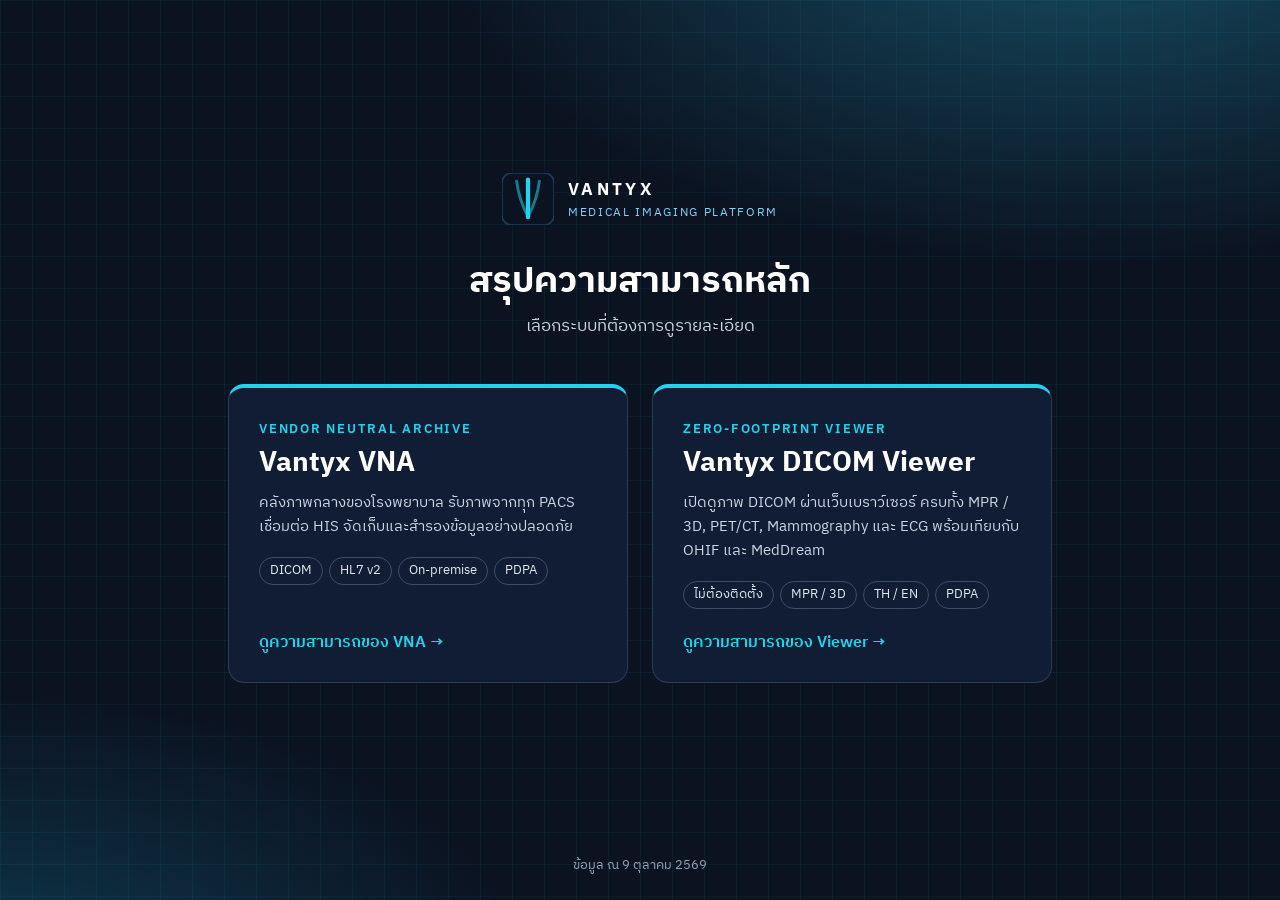
==== index.html @ 54acab4e "first" ====
<!doctype html>
<html lang="th">
  <head>
    <meta charset="utf-8" />
    <meta name="viewport" content="width=device-width, initial-scale=1" />
    <title>Vantyx — ความสามารถหลัก</title>
    <link rel="preconnect" href="https://fonts.googleapis.com" />
    <link rel="preconnect" href="https://fonts.gstatic.com" crossorigin />
    <link
      href="https://fonts.googleapis.com/css2?family=IBM+Plex+Sans+Thai:wght@400;500;600;700&family=IBM+Plex+Sans:wght@400;500;600;700&display=swap"
      rel="stylesheet"
    />
    <style>
      :root {
        --navy: #0b1220;
        --navy-2: #13203a;
        --teal: #0e7490;
        --cyan: #22d3ee;
        --text: #e2e8f0;
        --muted: #94a3b8;
        color-scheme: dark;
      }
      * {
        box-sizing: border-box;
      }
      html,
      body {
        margin: 0;
        min-height: 100%;
      }
      body {
        min-height: 100vh;
        display: flex;
        flex-direction: column;
        background:
          linear-gradient(rgba(34, 211, 238, 0.06) 1px, transparent 1px) 0 0 / 32px 32px,
          linear-gradient(90deg, rgba(34, 211, 238, 0.06) 1px, transparent 1px) 0 0 / 32px 32px,
          radial-gradient(1100px 600px at 85% -10%, #164e63 0%, transparent 60%),
          radial-gradient(900px 500px at 0% 110%, #0e3a4f 0%, transparent 60%),
          var(--navy);
        color: var(--text);
        font-family: 'IBM Plex Sans Thai', 'IBM Plex Sans', 'Segoe UI', Tahoma, sans-serif;
        line-height: 1.6;
        -webkit-font-smoothing: antialiased;
      }
      main {
        flex: 1;
        display: flex;
        flex-direction: column;
        align-items: center;
        justify-content: center;
        padding: 48px 24px;
        text-align: center;
      }
      .brand {
        display: inline-flex;
        align-items: center;
        gap: 14px;
        text-align: left;
      }
      .brand svg {
        width: 52px;
        height: 52px;
        flex: none;
      }
      .brand .name {
        font-family: 'IBM Plex Sans', sans-serif;
        font-weight: 700;
        letter-spacing: 0.2em;
        font-size: 17px;
        color: #fff;
      }
      .brand .tagline {
        font-size: 12px;
        letter-spacing: 0.14em;
        text-transform: uppercase;
        color: #7dd3fc;
      }
      h1 {
        margin: 34px 0 8px;
        font-size: 36px;
        line-height: 1.3;
        color: #fff;
        font-weight: 700;
      }
      .sub {
        margin: 0;
        color: #cbd5e1;
        font-size: 16.5px;
        max-width: 640px;
      }
      .choices {
        display: grid;
        grid-template-columns: repeat(2, minmax(0, 400px));
        gap: 24px;
        margin-top: 44px;
        width: 100%;
        justify-content: center;
      }
      a.choice {
        display: flex;
        flex-direction: column;
        text-align: left;
        text-decoration: none;
        color: inherit;
        padding: 30px 30px 26px;
        border-radius: 16px;
        background: rgba(19, 32, 58, 0.78);
        border: 1px solid rgba(148, 163, 184, 0.24);
        border-top: 4px solid var(--cyan);
        transition:
          transform 0.15s ease,
          border-color 0.15s ease,
          background 0.15s ease;
      }
      a.choice:hover,
      a.choice:focus-visible {
        transform: translateY(-3px);
        border-color: rgba(34, 211, 238, 0.6);
        background: rgba(22, 78, 99, 0.55);
        outline: none;
      }
      .choice .eyebrow {
        font-family: 'IBM Plex Sans', sans-serif;
        font-size: 12.5px;
        letter-spacing: 0.14em;
        text-transform: uppercase;
        color: var(--cyan);
        font-weight: 600;
      }
      .choice h2 {
        margin: 8px 0 10px;
        font-size: 28px;
        line-height: 1.25;
        color: #fff;
      }
      .choice p {
        margin: 0;
        color: #cbd5e1;
        font-size: 15px;
      }
      .chips {
        display: flex;
        flex-wrap: wrap;
        gap: 6px;
        margin: 18px 0 22px;
      }
      .chips span {
        font-size: 12.5px;
        padding: 3px 10px;
        border-radius: 999px;
        border: 1px solid rgba(148, 163, 184, 0.35);
        color: #e2e8f0;
      }
      .choice .go {
        margin-top: auto;
        font-weight: 600;
        color: var(--cyan);
        font-size: 15.5px;
      }
      .choice .go::after {
        content: ' →';
        transition: margin 0.15s ease;
      }
      a.choice:hover .go::after {
        margin-left: 4px;
      }
      footer {
        text-align: center;
        color: var(--muted);
        font-size: 12.5px;
        padding: 0 16px 24px;
      }
      @media (max-width: 760px) {
        main {
          padding: 36px 16px;
        }
        h1 {
          font-size: 28px;
        }
        .choices {
          grid-template-columns: 1fr;
          gap: 16px;
          margin-top: 32px;
        }
        a.choice {
          padding: 24px 22px 22px;
        }
        .choice h2 {
          font-size: 24px;
        }
      }
    </style>
  </head>
  <body>
    <main>
      <div class="brand">
        <svg viewBox="0 0 32 32" xmlns="http://www.w3.org/2000/svg" role="img" aria-label="Vantyx">
          <rect width="32" height="32" rx="6" fill="#0B1220" stroke="#1E3A5F" />
          <path d="M 16,27 Q 10.30,16.00 9,5" fill="none" stroke="#22D3EE" stroke-width="1.8" stroke-opacity="0.55" stroke-linecap="round" />
          <path d="M 16,27 Q 16.00,15.50 16,4" fill="none" stroke="#22D3EE" stroke-width="2.6" stroke-linecap="round" />
          <path d="M 16,27 Q 21.70,16.00 23,5" fill="none" stroke="#22D3EE" stroke-width="1.8" stroke-opacity="0.55" stroke-linecap="round" />
          <circle cx="16" cy="27" r="1.3" fill="#22D3EE" />
        </svg>
        <div>
          <div class="name">VANTYX</div>
          <div class="tagline">Medical Imaging Platform</div>
        </div>
      </div>

      <h1>สรุปความสามารถหลัก</h1>
      <p class="sub">เลือกระบบที่ต้องการดูรายละเอียด</p>

      <div class="choices">
        <a class="choice" href="vna_main_features.html">
          <span class="eyebrow">Vendor Neutral Archive</span>
          <h2>Vantyx VNA</h2>
          <p>คลังภาพกลางของโรงพยาบาล รับภาพจากทุก PACS เชื่อมต่อ HIS จัดเก็บและสำรองข้อมูลอย่างปลอดภัย</p>
          <div class="chips"><span>DICOM</span><span>HL7 v2</span><span>On-premise</span><span>PDPA</span></div>
          <span class="go">ดูความสามารถของ VNA</span>
        </a>
        <a class="choice" href="viewer_main_features.html">
          <span class="eyebrow">Zero-footprint Viewer</span>
          <h2>Vantyx DICOM Viewer</h2>
          <p>เปิดดูภาพ DICOM ผ่านเว็บเบราว์เซอร์ ครบทั้ง MPR / 3D, PET/CT, Mammography และ ECG พร้อมเทียบกับ OHIF และ MedDream</p>
          <div class="chips"><span>ไม่ต้องติดตั้ง</span><span>MPR / 3D</span><span>TH / EN</span><span>PDPA</span></div>
          <span class="go">ดูความสามารถของ Viewer</span>
        </a>
      </div>
    </main>
    <footer>ข้อมูล ณ 9 ตุลาคม 2569</footer>
  </body>
</html>
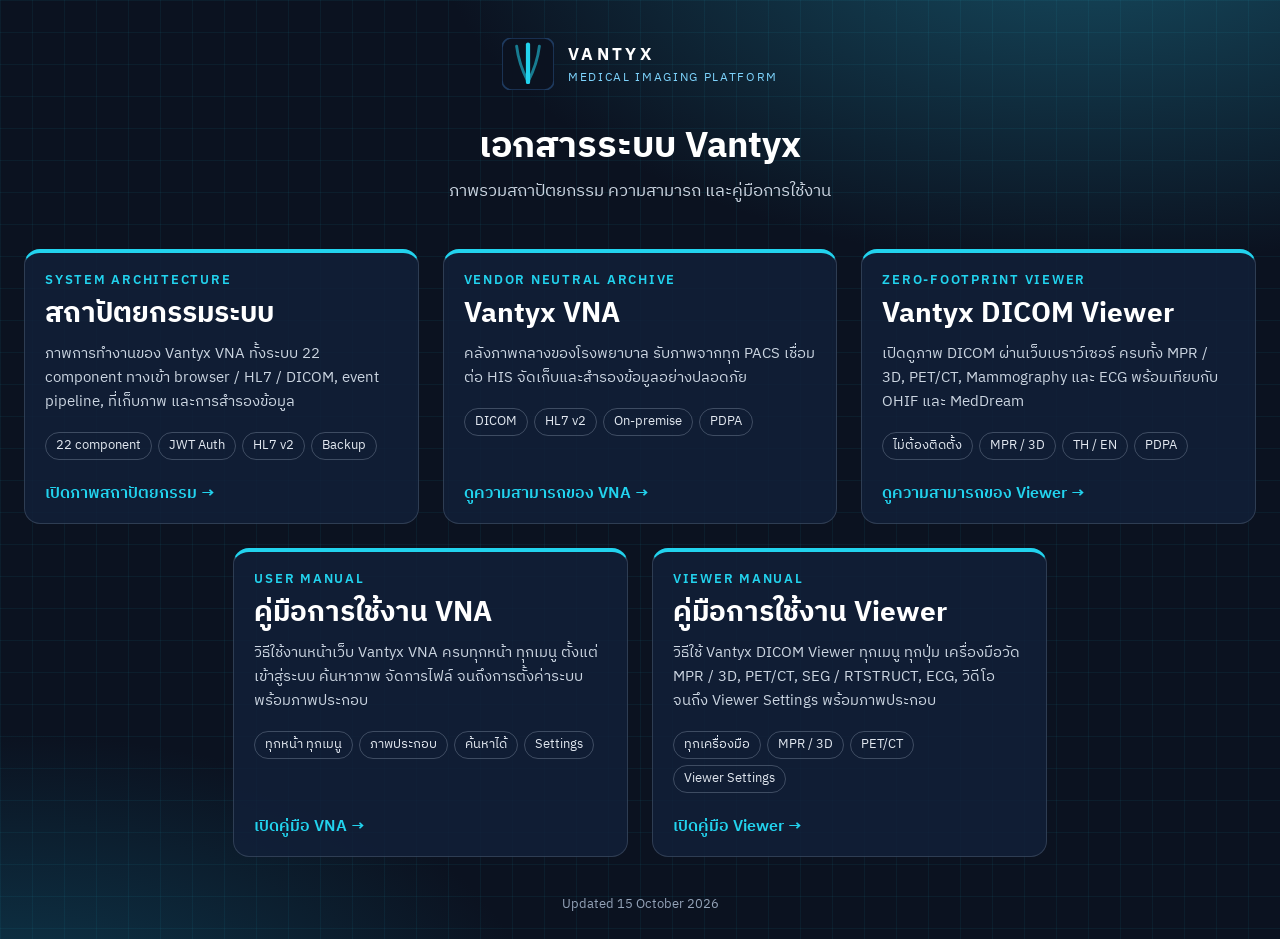
==== commit 19748982: "update" ====
--- a/index.html
+++ b/index.html
@@ -3,7 +3,8 @@
   <head>
     <meta charset="utf-8" />
     <meta name="viewport" content="width=device-width, initial-scale=1" />
-    <title>Vantyx — ความสามารถหลัก</title>
+    <title>Vantyx — เอกสารระบบ</title>
+    <link rel="icon" type="image/svg+xml" href="favicon.svg" />
     <link rel="preconnect" href="https://fonts.googleapis.com" />
     <link rel="preconnect" href="https://fonts.gstatic.com" crossorigin />
     <link
@@ -33,13 +34,20 @@
         display: flex;
         flex-direction: column;
         background:
-          linear-gradient(rgba(34, 211, 238, 0.06) 1px, transparent 1px) 0 0 / 32px 32px,
-          linear-gradient(90deg, rgba(34, 211, 238, 0.06) 1px, transparent 1px) 0 0 / 32px 32px,
-          radial-gradient(1100px 600px at 85% -10%, #164e63 0%, transparent 60%),
+          linear-gradient(rgba(34, 211, 238, 0.06) 1px, transparent 1px) 0 0 /
+            32px 32px,
+          linear-gradient(90deg, rgba(34, 211, 238, 0.06) 1px, transparent 1px)
+            0 0 / 32px 32px,
+          radial-gradient(
+            1100px 600px at 85% -10%,
+            #164e63 0%,
+            transparent 60%
+          ),
           radial-gradient(900px 500px at 0% 110%, #0e3a4f 0%, transparent 60%),
           var(--navy);
         color: var(--text);
-        font-family: 'IBM Plex Sans Thai', 'IBM Plex Sans', 'Segoe UI', Tahoma, sans-serif;
+        font-family:
+          'IBM Plex Sans Thai', 'IBM Plex Sans', 'Segoe UI', Tahoma, sans-serif;
         line-height: 1.6;
         -webkit-font-smoothing: antialiased;
       }
@@ -49,7 +57,7 @@
         flex-direction: column;
         align-items: center;
         justify-content: center;
-        padding: 48px 24px;
+        padding: 38px 24px;
         text-align: center;
       }
       .brand {
@@ -89,13 +97,33 @@
         font-size: 16.5px;
         max-width: 640px;
       }
+      /* grid 6 คอลัมน์ การ์ดกว้าง 2 คอลัมน์ (≤ 400px) → แถวละ 3 ใบ
+         แถวสองมี 2 ใบ: ใบที่ 4 เริ่มคอลัมน์ 2 ให้ทั้งแถวอยู่กลาง */
       .choices {
         display: grid;
-        grid-template-columns: repeat(2, minmax(0, 400px));
+        grid-template-columns: repeat(6, minmax(0, 188px));
         gap: 24px;
         margin-top: 44px;
         width: 100%;
         justify-content: center;
+      }
+      .choices > a.choice {
+        grid-column: span 2;
+      }
+      .choices > a.choice:nth-child(4) {
+        grid-column: 2 / span 2;
+      }
+      /* จอกลาง: แถวละ 2 ใบ ใบที่ 5 อยู่กลางแถวสุดท้าย */
+      @media (max-width: 1100px) {
+        .choices {
+          grid-template-columns: repeat(4, minmax(0, 188px));
+        }
+        .choices > a.choice:nth-child(4) {
+          grid-column: span 2;
+        }
+        .choices > a.choice:nth-child(5) {
+          grid-column: 2 / span 2;
+        }
       }
       a.choice {
         display: flex;
@@ -103,7 +131,7 @@
         text-align: left;
         text-decoration: none;
         color: inherit;
-        padding: 30px 30px 26px;
+        padding: 16px 20px 16px;
         border-radius: 16px;
         background: rgba(19, 32, 58, 0.78);
         border: 1px solid rgba(148, 163, 184, 0.24);
@@ -183,6 +211,10 @@
           gap: 16px;
           margin-top: 32px;
         }
+        .choices > a.choice,
+        .choices > a.choice:nth-child(n) {
+          grid-column: auto;
+        }
         a.choice {
           padding: 24px 22px 22px;
         }
@@ -195,11 +227,36 @@
   <body>
     <main>
       <div class="brand">
-        <svg viewBox="0 0 32 32" xmlns="http://www.w3.org/2000/svg" role="img" aria-label="Vantyx">
+        <svg
+          viewBox="0 0 32 32"
+          xmlns="http://www.w3.org/2000/svg"
+          role="img"
+          aria-label="Vantyx"
+        >
           <rect width="32" height="32" rx="6" fill="#0B1220" stroke="#1E3A5F" />
-          <path d="M 16,27 Q 10.30,16.00 9,5" fill="none" stroke="#22D3EE" stroke-width="1.8" stroke-opacity="0.55" stroke-linecap="round" />
-          <path d="M 16,27 Q 16.00,15.50 16,4" fill="none" stroke="#22D3EE" stroke-width="2.6" stroke-linecap="round" />
-          <path d="M 16,27 Q 21.70,16.00 23,5" fill="none" stroke="#22D3EE" stroke-width="1.8" stroke-opacity="0.55" stroke-linecap="round" />
+          <path
+            d="M 16,27 Q 10.30,16.00 9,5"
+            fill="none"
+            stroke="#22D3EE"
+            stroke-width="1.8"
+            stroke-opacity="0.55"
+            stroke-linecap="round"
+          />
+          <path
+            d="M 16,27 Q 16.00,15.50 16,4"
+            fill="none"
+            stroke="#22D3EE"
+            stroke-width="2.6"
+            stroke-linecap="round"
+          />
+          <path
+            d="M 16,27 Q 21.70,16.00 23,5"
+            fill="none"
+            stroke="#22D3EE"
+            stroke-width="1.8"
+            stroke-opacity="0.55"
+            stroke-linecap="round"
+          />
           <circle cx="16" cy="27" r="1.3" fill="#22D3EE" />
         </svg>
         <div>
@@ -208,26 +265,78 @@
         </div>
       </div>
 
-      <h1>สรุปความสามารถหลัก</h1>
-      <p class="sub">เลือกระบบที่ต้องการดูรายละเอียด</p>
+      <h1>เอกสารระบบ Vantyx</h1>
+      <p class="sub">ภาพรวมสถาปัตยกรรม ความสามารถ และคู่มือการใช้งาน</p>
 
       <div class="choices">
+        <a class="choice" href="vantyx-architecture.html">
+          <span class="eyebrow">System Architecture</span>
+          <h2>สถาปัตยกรรมระบบ</h2>
+          <p>
+            ภาพการทำงานของ Vantyx VNA ทั้งระบบ 22 component ทางเข้า browser /
+            HL7 / DICOM, event pipeline, ที่เก็บภาพ และการสำรองข้อมูล
+          </p>
+          <div class="chips">
+            <span>22 component</span><span>JWT Auth</span><span>HL7 v2</span
+            ><span>Backup</span>
+          </div>
+          <span class="go">เปิดภาพสถาปัตยกรรม</span>
+        </a>
         <a class="choice" href="vna_main_features.html">
           <span class="eyebrow">Vendor Neutral Archive</span>
           <h2>Vantyx VNA</h2>
-          <p>คลังภาพกลางของโรงพยาบาล รับภาพจากทุก PACS เชื่อมต่อ HIS จัดเก็บและสำรองข้อมูลอย่างปลอดภัย</p>
-          <div class="chips"><span>DICOM</span><span>HL7 v2</span><span>On-premise</span><span>PDPA</span></div>
+          <p>
+            คลังภาพกลางของโรงพยาบาล รับภาพจากทุก PACS เชื่อมต่อ HIS
+            จัดเก็บและสำรองข้อมูลอย่างปลอดภัย
+          </p>
+          <div class="chips">
+            <span>DICOM</span><span>HL7 v2</span><span>On-premise</span
+            ><span>PDPA</span>
+          </div>
           <span class="go">ดูความสามารถของ VNA</span>
         </a>
         <a class="choice" href="viewer_main_features.html">
           <span class="eyebrow">Zero-footprint Viewer</span>
           <h2>Vantyx DICOM Viewer</h2>
-          <p>เปิดดูภาพ DICOM ผ่านเว็บเบราว์เซอร์ ครบทั้ง MPR / 3D, PET/CT, Mammography และ ECG พร้อมเทียบกับ OHIF และ MedDream</p>
-          <div class="chips"><span>ไม่ต้องติดตั้ง</span><span>MPR / 3D</span><span>TH / EN</span><span>PDPA</span></div>
+          <p>
+            เปิดดูภาพ DICOM ผ่านเว็บเบราว์เซอร์ ครบทั้ง MPR / 3D, PET/CT,
+            Mammography และ ECG พร้อมเทียบกับ OHIF และ MedDream
+          </p>
+          <div class="chips">
+            <span>ไม่ต้องติดตั้ง</span><span>MPR / 3D</span><span>TH / EN</span
+            ><span>PDPA</span>
+          </div>
           <span class="go">ดูความสามารถของ Viewer</span>
+        </a>
+        <a class="choice" href="user_documentation/index.html">
+          <span class="eyebrow">User Manual</span>
+          <h2>คู่มือการใช้งาน VNA</h2>
+          <p>
+            วิธีใช้งานหน้าเว็บ Vantyx VNA ครบทุกหน้า ทุกเมนู ตั้งแต่เข้าสู่ระบบ
+            ค้นหาภาพ จัดการไฟล์ จนถึงการตั้งค่าระบบ พร้อมภาพประกอบ
+          </p>
+          <div class="chips">
+            <span>ทุกหน้า ทุกเมนู</span><span>ภาพประกอบ</span
+            ><span>ค้นหาได้</span><span>Settings</span>
+          </div>
+          <span class="go">เปิดคู่มือ VNA</span>
+        </a>
+        <a class="choice" href="viewer_documentation/index.html">
+          <span class="eyebrow">Viewer Manual</span>
+          <h2>คู่มือการใช้งาน Viewer</h2>
+          <p>
+            วิธีใช้ Vantyx DICOM Viewer ทุกเมนู ทุกปุ่ม เครื่องมือวัด MPR / 3D,
+            PET/CT, SEG / RTSTRUCT, ECG, วิดีโอ จนถึง Viewer Settings
+            พร้อมภาพประกอบ
+          </p>
+          <div class="chips">
+            <span>ทุกเครื่องมือ</span><span>MPR / 3D</span><span>PET/CT</span
+            ><span>Viewer Settings</span>
+          </div>
+          <span class="go">เปิดคู่มือ Viewer</span>
         </a>
       </div>
     </main>
-    <footer>ข้อมูล ณ 9 ตุลาคม 2569</footer>
+    <footer>Updated 15 October 2026</footer>
   </body>
 </html>
